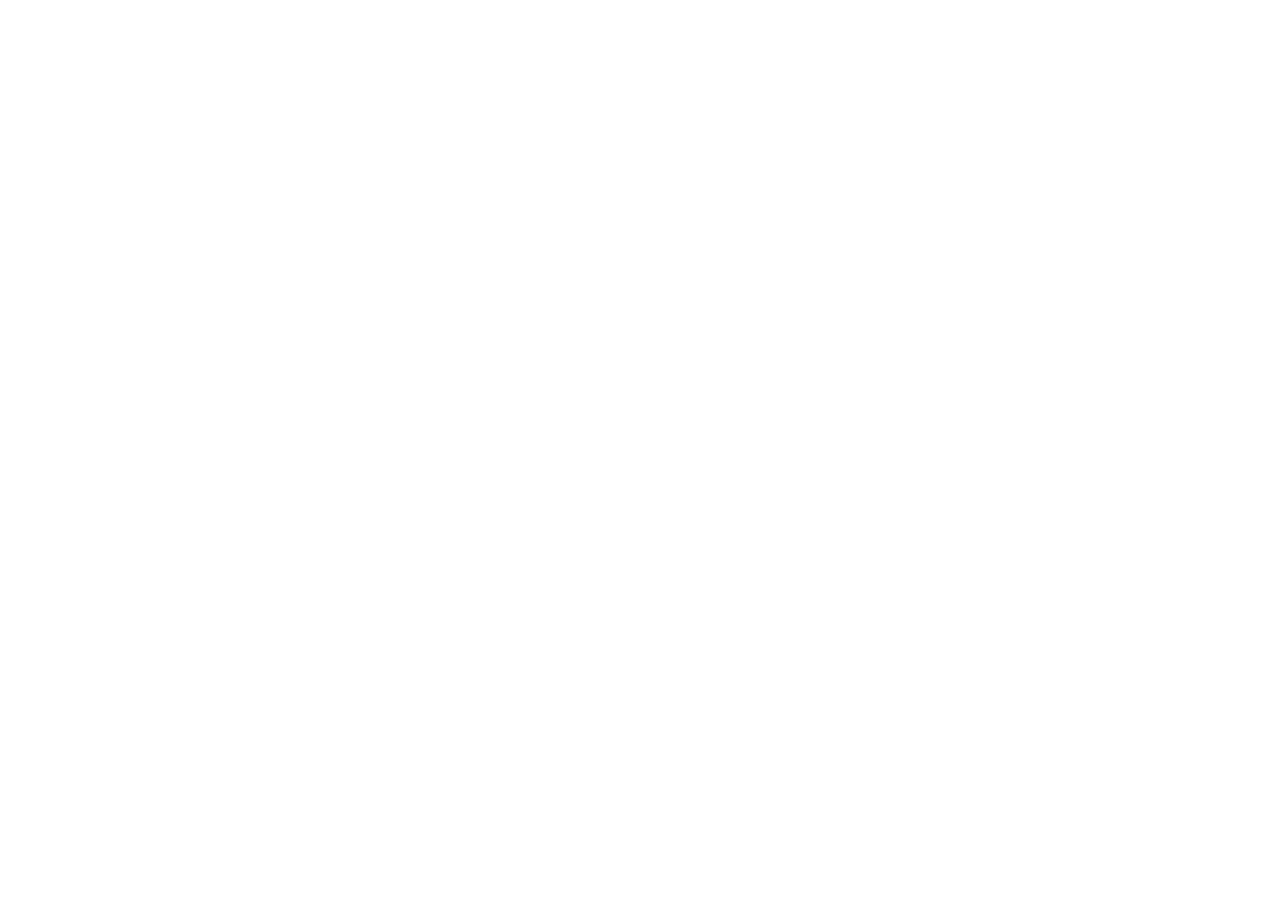
==== index.html @ aa956468 "Rename index.php to index.html" ====
<!DOCTYPE html>
<html lang="en">
<head>
    <meta charset="UTF-8">
    <meta name="viewport" content="width=device-width, initial-scale=1.0">
    <title>It's My First Php Code</title>
</head>
<body>
    <div class="container">

    <?php
echo "shafaq";


    ?>

    </div>
    
</body>
</html>
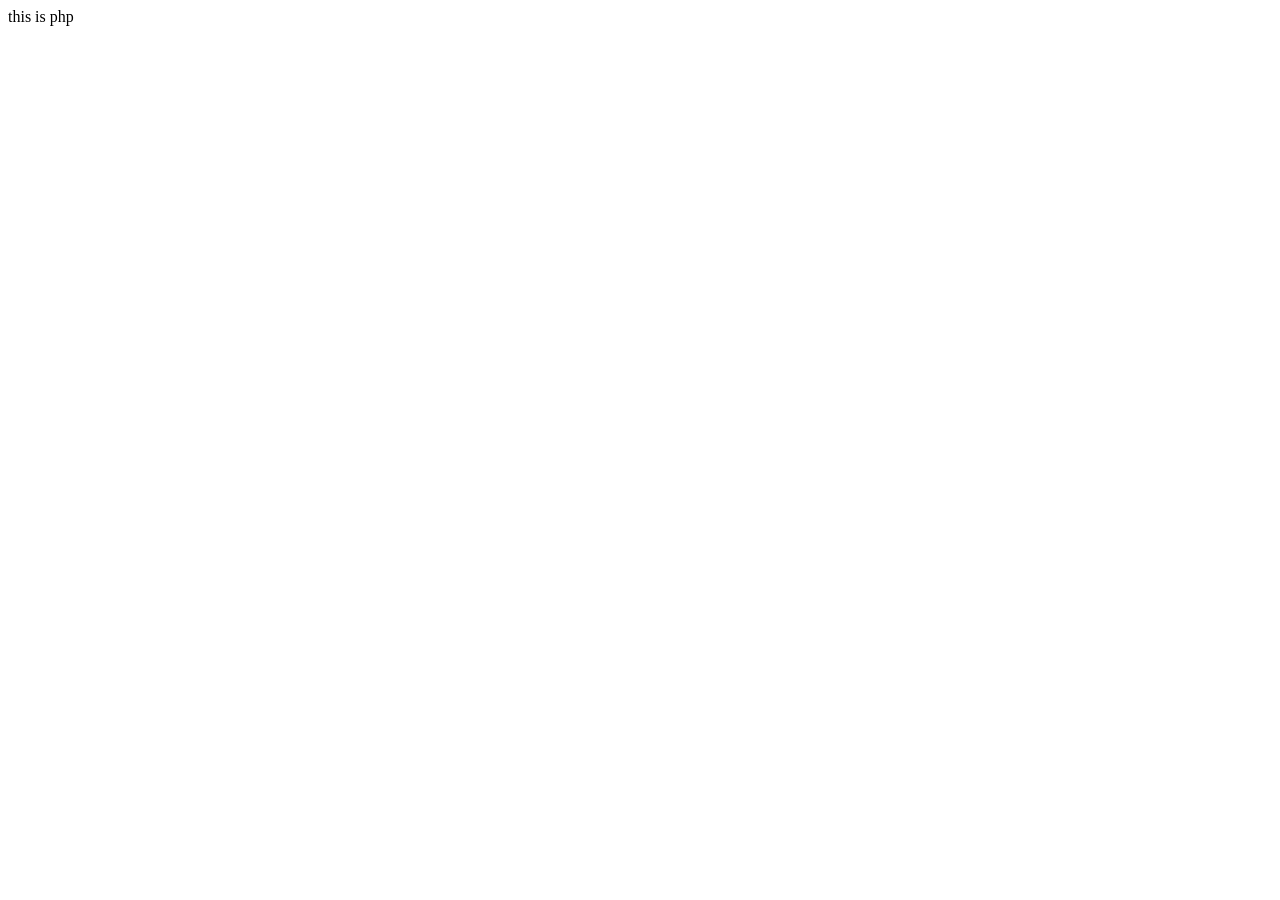
==== commit 109b1a89: "Update index.html" ====
--- a/index.html
+++ b/index.html
@@ -7,7 +7,7 @@
 </head>
 <body>
     <div class="container">
-
+    this is php
     <?php
 echo "shafaq";
 
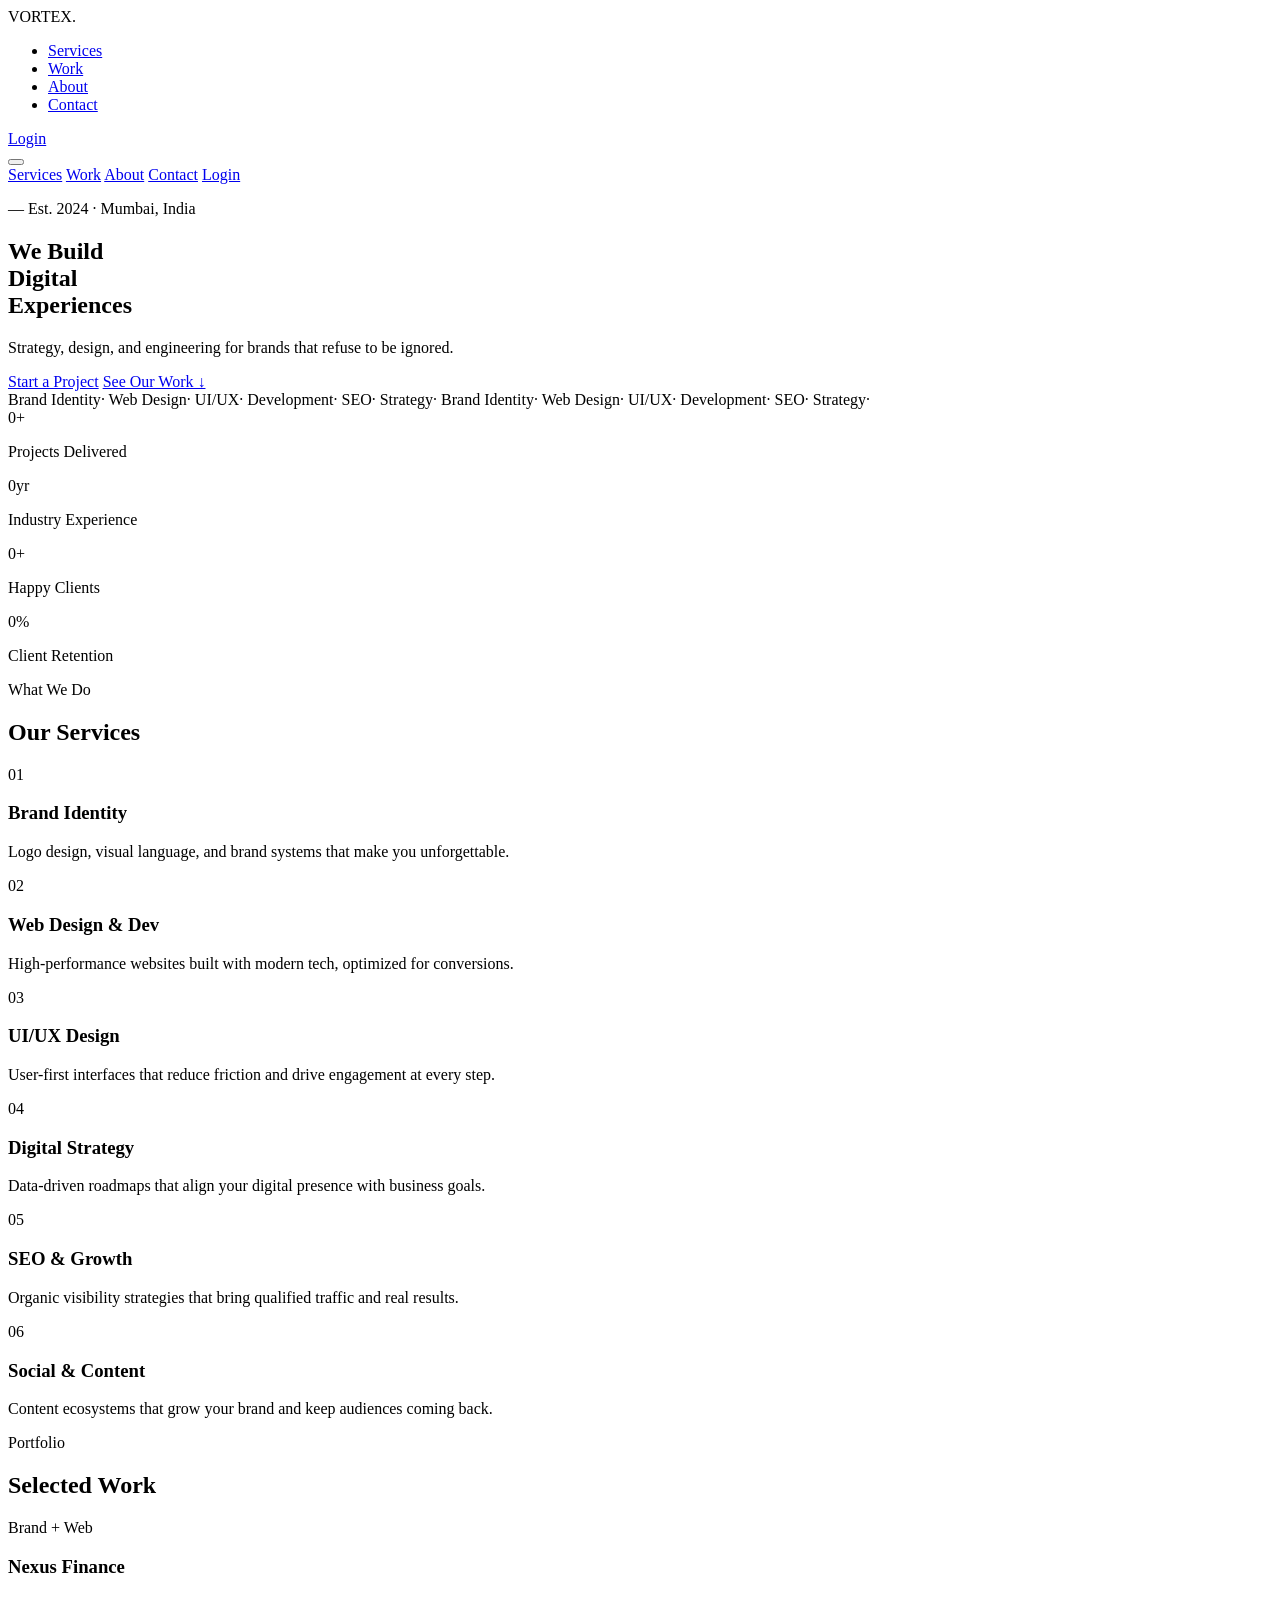
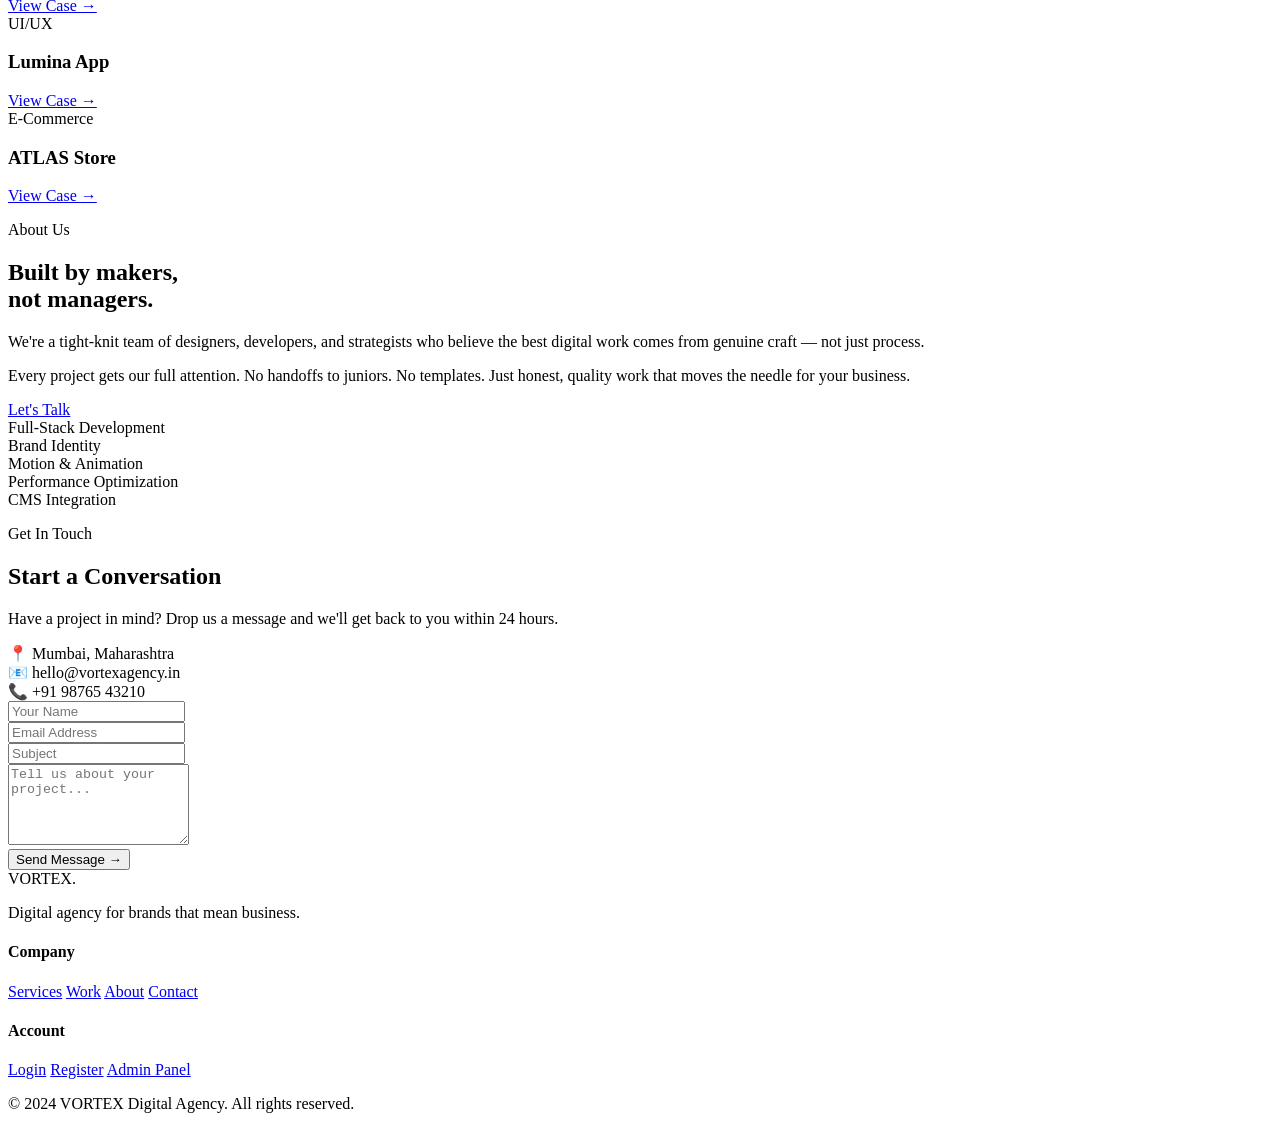
==== commit 802bd2c0: "Revamp index.html for VORTEX digital agency Updated the HTML structure and content for the VORTEX di" ====
--- a/index.html
+++ b/index.html
@@ -1,20 +1,255 @@
 <!DOCTYPE html>
 <html lang="en">
 <head>
-    <meta charset="UTF-8">
-    <meta name="viewport" content="width=device-width, initial-scale=1.0">
-    <title>It's My First Php Code</title>
+  <meta charset="UTF-8" />
+  <meta name="viewport" content="width=device-width, initial-scale=1.0"/>
+  <title>VORTEX — Digital Agency</title>
+  <link rel="stylesheet" href="css/style.css"/>
+  <link rel="preconnect" href="https://fonts.googleapis.com"/>
+  <link href="https://fonts.googleapis.com/css2?family=Syne:wght@400;600;700;800&family=Inter:wght@300;400;500&display=swap" rel="stylesheet"/>
 </head>
 <body>
+
+  <!-- NAV -->
+  <nav class="nav" id="nav">
+    <div class="nav__logo">VORTEX<span>.</span></div>
+    <ul class="nav__links">
+      <li><a href="#services">Services</a></li>
+      <li><a href="#work">Work</a></li>
+      <li><a href="#about">About</a></li>
+      <li><a href="#contact">Contact</a></li>
+    </ul>
+    <div class="nav__actions">
+      <a href="login.html" class="btn btn--ghost">Login</a>
+    </div>
+    <button class="nav__burger" id="burger">
+      <span></span><span></span><span></span>
+    </button>
+  </nav>
+
+  <!-- MOBILE MENU -->
+  <div class="mobile-menu" id="mobileMenu">
+    <a href="#services">Services</a>
+    <a href="#work">Work</a>
+    <a href="#about">About</a>
+    <a href="#contact">Contact</a>
+    <a href="login.html" class="btn btn--outline">Login</a>
+  </div>
+
+  <!-- HERO -->
+  <section class="hero">
+    <div class="hero__bg">
+      <div class="hero__orb hero__orb--1"></div>
+      <div class="hero__orb hero__orb--2"></div>
+      <div class="hero__grid"></div>
+    </div>
+    <div class="hero__content">
+      <p class="hero__eyebrow">— Est. 2024 · Mumbai, India</p>
+      <h1 class="hero__title">
+        We Build<br/>
+        <span class="hero__title--accent">Digital</span><br/>
+        Experiences
+      </h1>
+      <p class="hero__sub">Strategy, design, and engineering for brands that refuse to be ignored.</p>
+      <div class="hero__cta">
+        <a href="#contact" class="btn btn--primary">Start a Project</a>
+        <a href="#work" class="btn btn--ghost">See Our Work ↓</a>
+      </div>
+    </div>
+    <div class="hero__ticker">
+      <div class="ticker__track">
+        <span>Brand Identity</span><span>·</span>
+        <span>Web Design</span><span>·</span>
+        <span>UI/UX</span><span>·</span>
+        <span>Development</span><span>·</span>
+        <span>SEO</span><span>·</span>
+        <span>Strategy</span><span>·</span>
+        <span>Brand Identity</span><span>·</span>
+        <span>Web Design</span><span>·</span>
+        <span>UI/UX</span><span>·</span>
+        <span>Development</span><span>·</span>
+        <span>SEO</span><span>·</span>
+        <span>Strategy</span><span>·</span>
+      </div>
+    </div>
+  </section>
+
+  <!-- STATS -->
+  <section class="stats">
+    <div class="stats__grid">
+      <div class="stats__item">
+        <span class="stats__num" data-target="120">0</span><span class="stats__plus">+</span>
+        <p>Projects Delivered</p>
+      </div>
+      <div class="stats__item">
+        <span class="stats__num" data-target="8">0</span><span class="stats__plus">yr</span>
+        <p>Industry Experience</p>
+      </div>
+      <div class="stats__item">
+        <span class="stats__num" data-target="40">0</span><span class="stats__plus">+</span>
+        <p>Happy Clients</p>
+      </div>
+      <div class="stats__item">
+        <span class="stats__num" data-target="99">0</span><span class="stats__plus">%</span>
+        <p>Client Retention</p>
+      </div>
+    </div>
+  </section>
+
+  <!-- SERVICES -->
+  <section class="services" id="services">
     <div class="container">
-    this is php
-    <?php
-echo "shafaq";
-
-
-    ?>
-
-    </div>
-    
+      <p class="section__label">What We Do</p>
+      <h2 class="section__title">Our Services</h2>
+      <div class="services__grid">
+        <div class="service-card">
+          <div class="service-card__icon">01</div>
+          <h3>Brand Identity</h3>
+          <p>Logo design, visual language, and brand systems that make you unforgettable.</p>
+        </div>
+        <div class="service-card">
+          <div class="service-card__icon">02</div>
+          <h3>Web Design & Dev</h3>
+          <p>High-performance websites built with modern tech, optimized for conversions.</p>
+        </div>
+        <div class="service-card">
+          <div class="service-card__icon">03</div>
+          <h3>UI/UX Design</h3>
+          <p>User-first interfaces that reduce friction and drive engagement at every step.</p>
+        </div>
+        <div class="service-card">
+          <div class="service-card__icon">04</div>
+          <h3>Digital Strategy</h3>
+          <p>Data-driven roadmaps that align your digital presence with business goals.</p>
+        </div>
+        <div class="service-card">
+          <div class="service-card__icon">05</div>
+          <h3>SEO & Growth</h3>
+          <p>Organic visibility strategies that bring qualified traffic and real results.</p>
+        </div>
+        <div class="service-card">
+          <div class="service-card__icon">06</div>
+          <h3>Social & Content</h3>
+          <p>Content ecosystems that grow your brand and keep audiences coming back.</p>
+        </div>
+      </div>
+    </div>
+  </section>
+
+  <!-- WORK -->
+  <section class="work" id="work">
+    <div class="container">
+      <p class="section__label">Portfolio</p>
+      <h2 class="section__title">Selected Work</h2>
+      <div class="work__grid">
+        <div class="work-card work-card--wide">
+          <div class="work-card__img" style="background: linear-gradient(135deg, #1a1a2e, #16213e, #0f3460);"></div>
+          <div class="work-card__info">
+            <span class="work-card__cat">Brand + Web</span>
+            <h3>Nexus Finance</h3>
+            <a href="#" class="work-card__link">View Case →</a>
+          </div>
+        </div>
+        <div class="work-card">
+          <div class="work-card__img" style="background: linear-gradient(135deg, #0d0d0d, #1a0a2e, #2d1b69);"></div>
+          <div class="work-card__info">
+            <span class="work-card__cat">UI/UX</span>
+            <h3>Lumina App</h3>
+            <a href="#" class="work-card__link">View Case →</a>
+          </div>
+        </div>
+        <div class="work-card">
+          <div class="work-card__img" style="background: linear-gradient(135deg, #0a1628, #0d2137, #1a3a5c);"></div>
+          <div class="work-card__info">
+            <span class="work-card__cat">E-Commerce</span>
+            <h3>ATLAS Store</h3>
+            <a href="#" class="work-card__link">View Case →</a>
+          </div>
+        </div>
+      </div>
+    </div>
+  </section>
+
+  <!-- ABOUT -->
+  <section class="about" id="about">
+    <div class="container about__inner">
+      <div class="about__text">
+        <p class="section__label">About Us</p>
+        <h2 class="section__title">Built by makers,<br/>not managers.</h2>
+        <p>We're a tight-knit team of designers, developers, and strategists who believe the best digital work comes from genuine craft — not just process.</p>
+        <p>Every project gets our full attention. No handoffs to juniors. No templates. Just honest, quality work that moves the needle for your business.</p>
+        <a href="#contact" class="btn btn--primary" style="margin-top:2rem;">Let's Talk</a>
+      </div>
+      <div class="about__visual">
+        <div class="about__card">
+          <div class="about__card-line">Full-Stack Development</div>
+          <div class="about__card-line">Brand Identity</div>
+          <div class="about__card-line">Motion & Animation</div>
+          <div class="about__card-line">Performance Optimization</div>
+          <div class="about__card-line">CMS Integration</div>
+        </div>
+      </div>
+    </div>
+  </section>
+
+  <!-- CONTACT -->
+  <section class="contact" id="contact">
+    <div class="container">
+      <p class="section__label">Get In Touch</p>
+      <h2 class="section__title">Start a Conversation</h2>
+      <div class="contact__inner">
+        <div class="contact__info">
+          <p>Have a project in mind? Drop us a message and we'll get back to you within 24 hours.</p>
+          <div class="contact__detail"><span>📍</span> Mumbai, Maharashtra</div>
+          <div class="contact__detail"><span>📧</span> hello@vortexagency.in</div>
+          <div class="contact__detail"><span>📞</span> +91 98765 43210</div>
+        </div>
+        <form class="contact-form" id="contactForm">
+          <div class="form-group">
+            <input type="text" name="name" placeholder="Your Name" required/>
+          </div>
+          <div class="form-group">
+            <input type="email" name="email" placeholder="Email Address" required/>
+          </div>
+          <div class="form-group">
+            <input type="text" name="subject" placeholder="Subject"/>
+          </div>
+          <div class="form-group">
+            <textarea name="message" placeholder="Tell us about your project..." rows="5" required></textarea>
+          </div>
+          <button type="submit" class="btn btn--primary btn--full">Send Message →</button>
+          <div class="form-status" id="formStatus"></div>
+        </form>
+      </div>
+    </div>
+  </section>
+
+  <!-- FOOTER -->
+  <footer class="footer">
+    <div class="container footer__inner">
+      <div class="footer__brand">
+        <div class="nav__logo">VORTEX<span>.</span></div>
+        <p>Digital agency for brands that mean business.</p>
+      </div>
+      <div class="footer__links">
+        <h4>Company</h4>
+        <a href="#services">Services</a>
+        <a href="#work">Work</a>
+        <a href="#about">About</a>
+        <a href="#contact">Contact</a>
+      </div>
+      <div class="footer__links">
+        <h4>Account</h4>
+        <a href="login.html">Login</a>
+        <a href="register.html">Register</a>
+        <a href="admin/dashboard.php">Admin Panel</a>
+      </div>
+    </div>
+    <div class="footer__bottom">
+      <p>© 2024 VORTEX Digital Agency. All rights reserved.</p>
+    </div>
+  </footer>
+
+  <script src="js/main.js"></script>
 </body>
 </html>
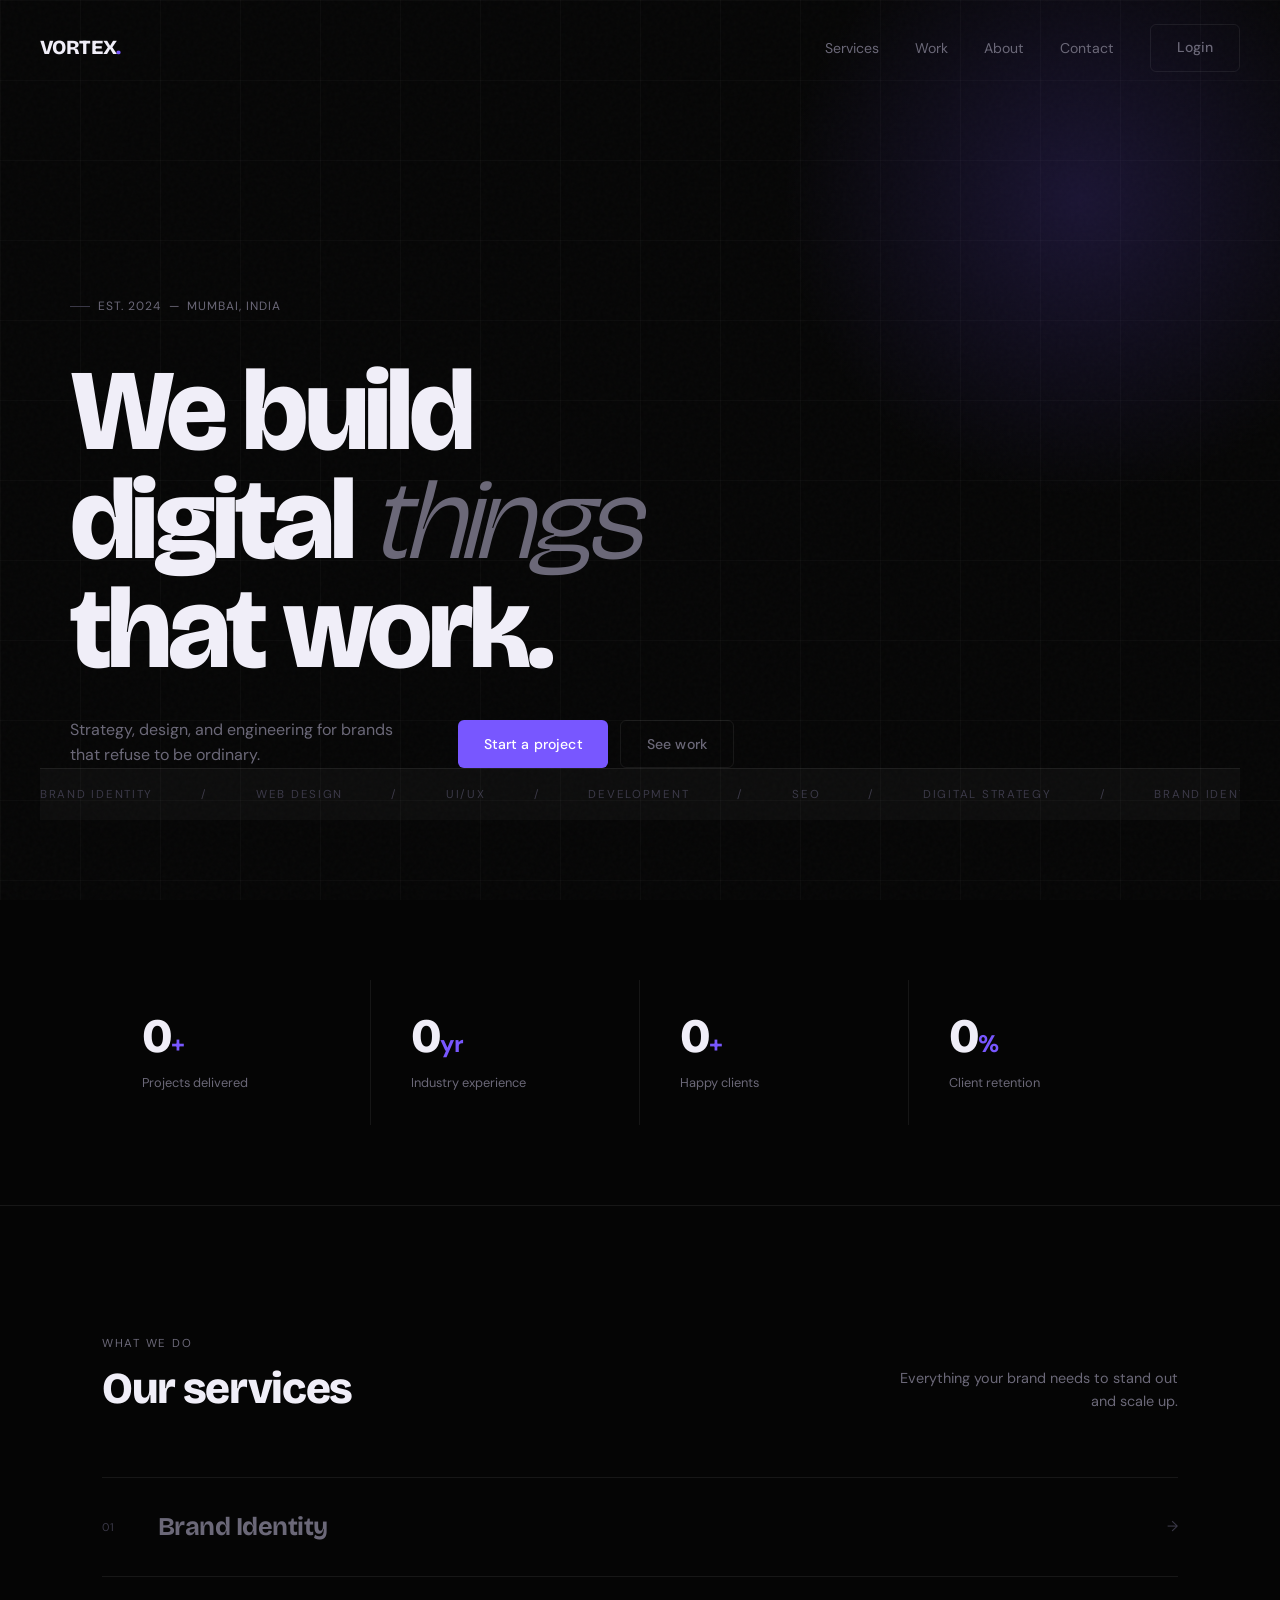
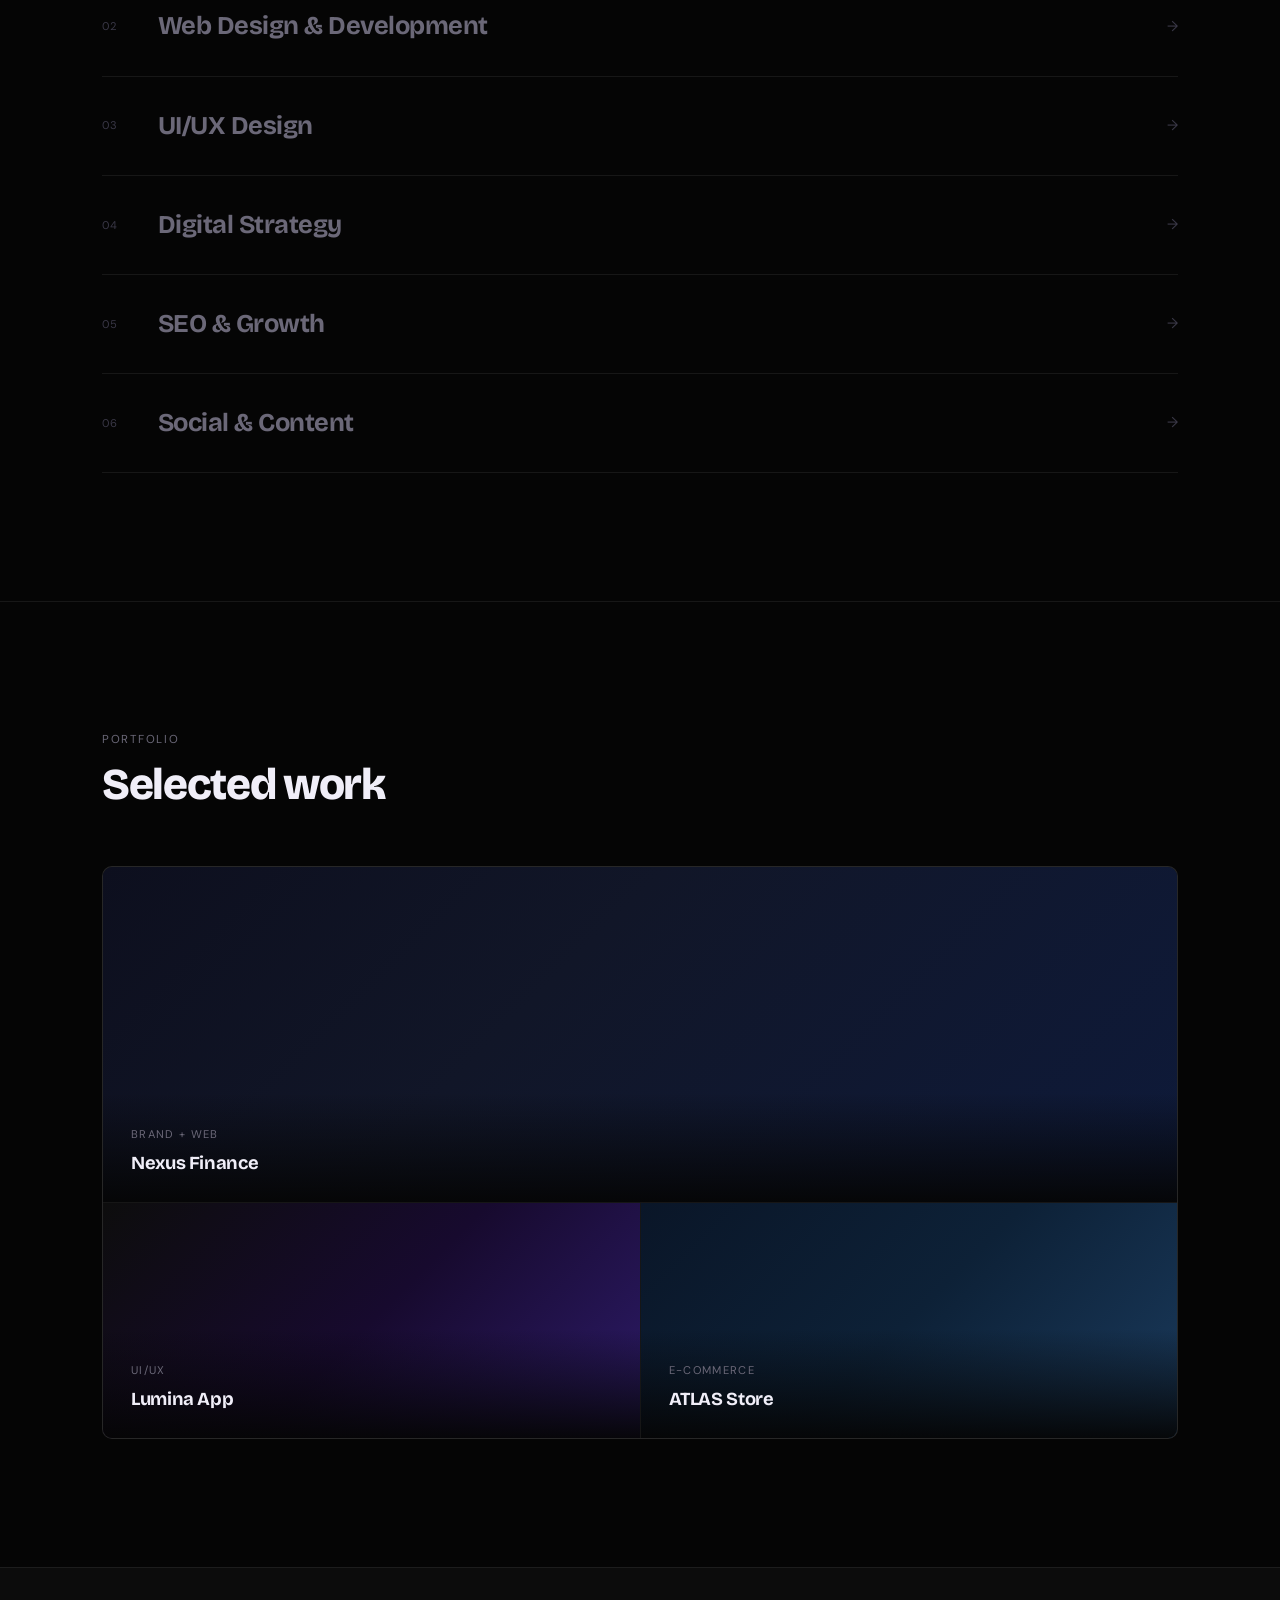
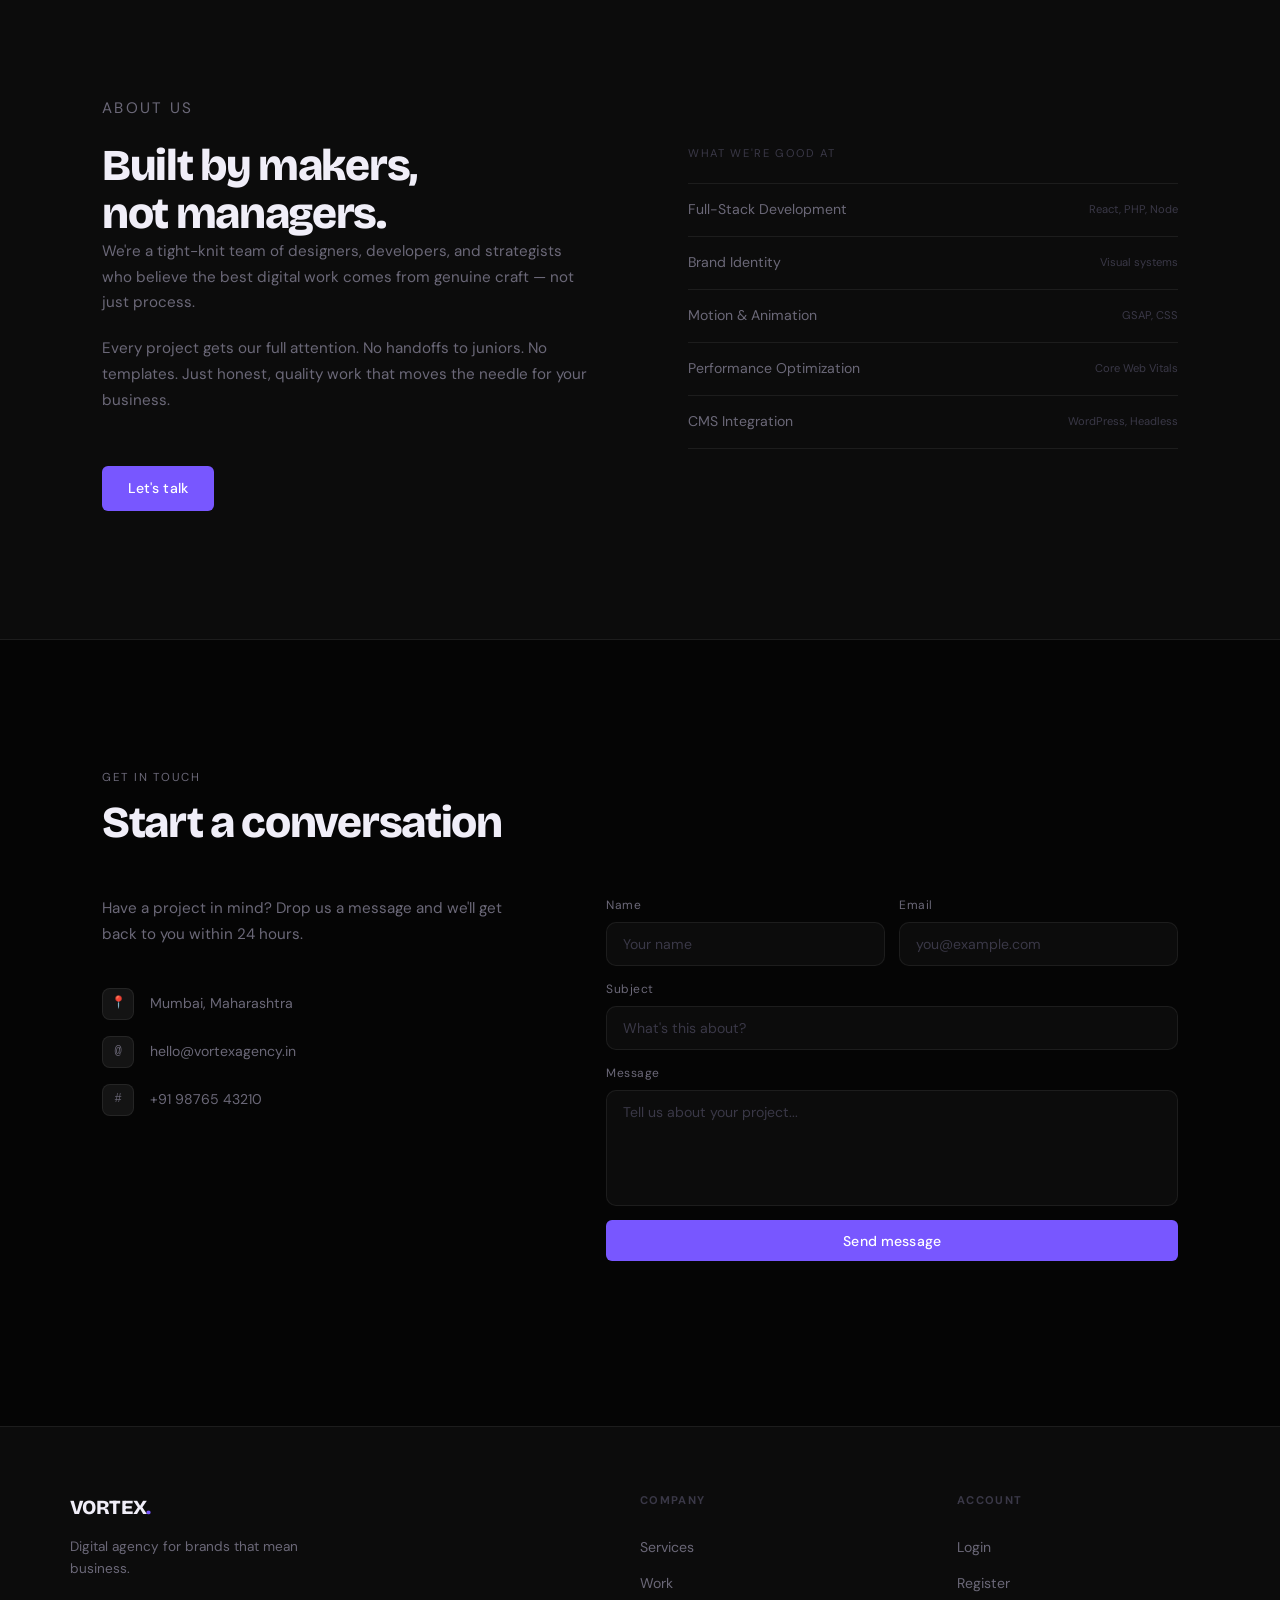
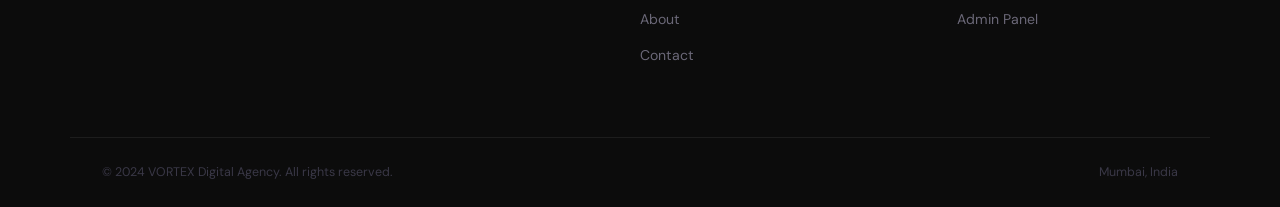
==== commit f788fb20: "new version" ====
--- a/index.html
+++ b/index.html
@@ -1,18 +1,16 @@
 <!DOCTYPE html>
 <html lang="en">
 <head>
-  <meta charset="UTF-8" />
+  <meta charset="UTF-8"/>
   <meta name="viewport" content="width=device-width, initial-scale=1.0"/>
   <title>VORTEX — Digital Agency</title>
   <link rel="stylesheet" href="css/style.css"/>
-  <link rel="preconnect" href="https://fonts.googleapis.com"/>
-  <link href="https://fonts.googleapis.com/css2?family=Syne:wght@400;600;700;800&family=Inter:wght@300;400;500&display=swap" rel="stylesheet"/>
 </head>
 <body>
 
   <!-- NAV -->
   <nav class="nav" id="nav">
-    <div class="nav__logo">VORTEX<span>.</span></div>
+    <a href="index.html" class="nav__logo">VORTEX<span>.</span></a>
     <ul class="nav__links">
       <li><a href="#services">Services</a></li>
       <li><a href="#work">Work</a></li>
@@ -22,7 +20,7 @@
     <div class="nav__actions">
       <a href="login.html" class="btn btn--ghost">Login</a>
     </div>
-    <button class="nav__burger" id="burger">
+    <button class="nav__burger" id="burger" aria-label="Menu">
       <span></span><span></span><span></span>
     </button>
   </nav>
@@ -33,65 +31,68 @@
     <a href="#work">Work</a>
     <a href="#about">About</a>
     <a href="#contact">Contact</a>
-    <a href="login.html" class="btn btn--outline">Login</a>
+    <a href="login.html">Login</a>
   </div>
 
   <!-- HERO -->
   <section class="hero">
-    <div class="hero__bg">
-      <div class="hero__orb hero__orb--1"></div>
-      <div class="hero__orb hero__orb--2"></div>
-      <div class="hero__grid"></div>
-    </div>
+    <div class="hero__noise"></div>
+    <div class="hero__line"></div>
+    <div class="hero__glow"></div>
     <div class="hero__content">
-      <p class="hero__eyebrow">— Est. 2024 · Mumbai, India</p>
+      <p class="hero__tag">Est. 2024 &nbsp;—&nbsp; Mumbai, India</p>
       <h1 class="hero__title">
-        We Build<br/>
-        <span class="hero__title--accent">Digital</span><br/>
-        Experiences
+        We build<br/>
+        digital <em>things</em><br/>
+        that work.
       </h1>
-      <p class="hero__sub">Strategy, design, and engineering for brands that refuse to be ignored.</p>
-      <div class="hero__cta">
-        <a href="#contact" class="btn btn--primary">Start a Project</a>
-        <a href="#work" class="btn btn--ghost">See Our Work ↓</a>
-      </div>
-    </div>
-    <div class="hero__ticker">
-      <div class="ticker__track">
-        <span>Brand Identity</span><span>·</span>
-        <span>Web Design</span><span>·</span>
-        <span>UI/UX</span><span>·</span>
-        <span>Development</span><span>·</span>
-        <span>SEO</span><span>·</span>
-        <span>Strategy</span><span>·</span>
-        <span>Brand Identity</span><span>·</span>
-        <span>Web Design</span><span>·</span>
-        <span>UI/UX</span><span>·</span>
-        <span>Development</span><span>·</span>
-        <span>SEO</span><span>·</span>
-        <span>Strategy</span><span>·</span>
+      <div class="hero__bottom">
+        <p class="hero__sub">Strategy, design, and engineering for brands that refuse to be ordinary.</p>
+        <div class="hero__cta">
+          <a href="#contact" class="btn btn--primary">Start a project</a>
+          <a href="#work" class="btn btn--ghost">See work</a>
+        </div>
+      </div>
+    </div>
+
+    <div class="marquee">
+      <div class="marquee__track">
+        <span>Brand Identity</span><span>/</span>
+        <span>Web Design</span><span>/</span>
+        <span>UI/UX</span><span>/</span>
+        <span>Development</span><span>/</span>
+        <span>SEO</span><span>/</span>
+        <span>Digital Strategy</span><span>/</span>
+        <span>Brand Identity</span><span>/</span>
+        <span>Web Design</span><span>/</span>
+        <span>UI/UX</span><span>/</span>
+        <span>Development</span><span>/</span>
+        <span>SEO</span><span>/</span>
+        <span>Digital Strategy</span><span>/</span>
       </div>
     </div>
   </section>
 
   <!-- STATS -->
   <section class="stats">
-    <div class="stats__grid">
-      <div class="stats__item">
-        <span class="stats__num" data-target="120">0</span><span class="stats__plus">+</span>
-        <p>Projects Delivered</p>
-      </div>
-      <div class="stats__item">
-        <span class="stats__num" data-target="8">0</span><span class="stats__plus">yr</span>
-        <p>Industry Experience</p>
-      </div>
-      <div class="stats__item">
-        <span class="stats__num" data-target="40">0</span><span class="stats__plus">+</span>
-        <p>Happy Clients</p>
-      </div>
-      <div class="stats__item">
-        <span class="stats__num" data-target="99">0</span><span class="stats__plus">%</span>
-        <p>Client Retention</p>
+    <div class="container">
+      <div class="stats__grid">
+        <div class="stats__item">
+          <div><span class="stats__num" data-target="120">0</span><span class="stats__suffix">+</span></div>
+          <p class="stats__label">Projects delivered</p>
+        </div>
+        <div class="stats__item">
+          <div><span class="stats__num" data-target="8">0</span><span class="stats__suffix">yr</span></div>
+          <p class="stats__label">Industry experience</p>
+        </div>
+        <div class="stats__item">
+          <div><span class="stats__num" data-target="40">0</span><span class="stats__suffix">+</span></div>
+          <p class="stats__label">Happy clients</p>
+        </div>
+        <div class="stats__item">
+          <div><span class="stats__num" data-target="99">0</span><span class="stats__suffix">%</span></div>
+          <p class="stats__label">Client retention</p>
+        </div>
       </div>
     </div>
   </section>
@@ -99,38 +100,50 @@
   <!-- SERVICES -->
   <section class="services" id="services">
     <div class="container">
-      <p class="section__label">What We Do</p>
-      <h2 class="section__title">Our Services</h2>
-      <div class="services__grid">
-        <div class="service-card">
-          <div class="service-card__icon">01</div>
-          <h3>Brand Identity</h3>
-          <p>Logo design, visual language, and brand systems that make you unforgettable.</p>
-        </div>
-        <div class="service-card">
-          <div class="service-card__icon">02</div>
-          <h3>Web Design & Dev</h3>
-          <p>High-performance websites built with modern tech, optimized for conversions.</p>
-        </div>
-        <div class="service-card">
-          <div class="service-card__icon">03</div>
-          <h3>UI/UX Design</h3>
-          <p>User-first interfaces that reduce friction and drive engagement at every step.</p>
-        </div>
-        <div class="service-card">
-          <div class="service-card__icon">04</div>
-          <h3>Digital Strategy</h3>
-          <p>Data-driven roadmaps that align your digital presence with business goals.</p>
-        </div>
-        <div class="service-card">
-          <div class="service-card__icon">05</div>
-          <h3>SEO & Growth</h3>
-          <p>Organic visibility strategies that bring qualified traffic and real results.</p>
-        </div>
-        <div class="service-card">
-          <div class="service-card__icon">06</div>
-          <h3>Social & Content</h3>
-          <p>Content ecosystems that grow your brand and keep audiences coming back.</p>
+      <div class="services__header">
+        <div>
+          <p class="section__eyebrow">What we do</p>
+          <h2 class="section__title">Our services</h2>
+        </div>
+        <p class="section__sub">Everything your brand needs to stand out and scale up.</p>
+      </div>
+
+      <div class="services__list">
+        <div class="service-row">
+          <span class="service-row__num">01</span>
+          <span class="service-row__name">Brand Identity</span>
+          <span class="service-row__desc">Logo, visual language, and brand systems that make you unforgettable.</span>
+          <span class="service-row__arrow">→</span>
+        </div>
+        <div class="service-row">
+          <span class="service-row__num">02</span>
+          <span class="service-row__name">Web Design & Development</span>
+          <span class="service-row__desc">High-performance websites built with modern tech, optimized for conversions.</span>
+          <span class="service-row__arrow">→</span>
+        </div>
+        <div class="service-row">
+          <span class="service-row__num">03</span>
+          <span class="service-row__name">UI/UX Design</span>
+          <span class="service-row__desc">User-first interfaces that reduce friction and drive engagement at every step.</span>
+          <span class="service-row__arrow">→</span>
+        </div>
+        <div class="service-row">
+          <span class="service-row__num">04</span>
+          <span class="service-row__name">Digital Strategy</span>
+          <span class="service-row__desc">Data-driven roadmaps that align your digital presence with business goals.</span>
+          <span class="service-row__arrow">→</span>
+        </div>
+        <div class="service-row">
+          <span class="service-row__num">05</span>
+          <span class="service-row__name">SEO & Growth</span>
+          <span class="service-row__desc">Organic visibility strategies that bring qualified traffic and real results.</span>
+          <span class="service-row__arrow">→</span>
+        </div>
+        <div class="service-row">
+          <span class="service-row__num">06</span>
+          <span class="service-row__name">Social & Content</span>
+          <span class="service-row__desc">Content ecosystems that grow your brand and keep audiences coming back.</span>
+          <span class="service-row__arrow">→</span>
         </div>
       </div>
     </div>
@@ -139,32 +152,32 @@
   <!-- WORK -->
   <section class="work" id="work">
     <div class="container">
-      <p class="section__label">Portfolio</p>
-      <h2 class="section__title">Selected Work</h2>
+      <p class="section__eyebrow">Portfolio</p>
+      <h2 class="section__title">Selected work</h2>
       <div class="work__grid">
         <div class="work-card work-card--wide">
-          <div class="work-card__img" style="background: linear-gradient(135deg, #1a1a2e, #16213e, #0f3460);"></div>
-          <div class="work-card__info">
+          <div class="work-card__thumb" style="background: linear-gradient(135deg, #0d0f1e 0%, #111628 40%, #0e1a3a 100%); min-height: 220px;"></div>
+          <div class="work-card__meta">
             <span class="work-card__cat">Brand + Web</span>
-            <h3>Nexus Finance</h3>
-            <a href="#" class="work-card__link">View Case →</a>
-          </div>
+            <div class="work-card__name">Nexus Finance</div>
+          </div>
+          <div class="work-card__arrow">↗</div>
         </div>
         <div class="work-card">
-          <div class="work-card__img" style="background: linear-gradient(135deg, #0d0d0d, #1a0a2e, #2d1b69);"></div>
-          <div class="work-card__info">
+          <div class="work-card__thumb" style="background: linear-gradient(135deg, #0d0d0d 0%, #170a2e 50%, #2d1b69 100%); min-height: 200px;"></div>
+          <div class="work-card__meta">
             <span class="work-card__cat">UI/UX</span>
-            <h3>Lumina App</h3>
-            <a href="#" class="work-card__link">View Case →</a>
-          </div>
+            <div class="work-card__name">Lumina App</div>
+          </div>
+          <div class="work-card__arrow">↗</div>
         </div>
         <div class="work-card">
-          <div class="work-card__img" style="background: linear-gradient(135deg, #0a1628, #0d2137, #1a3a5c);"></div>
-          <div class="work-card__info">
+          <div class="work-card__thumb" style="background: linear-gradient(135deg, #0a1628 0%, #0d2137 50%, #1a3a5c 100%); min-height: 200px;"></div>
+          <div class="work-card__meta">
             <span class="work-card__cat">E-Commerce</span>
-            <h3>ATLAS Store</h3>
-            <a href="#" class="work-card__link">View Case →</a>
-          </div>
+            <div class="work-card__name">ATLAS Store</div>
+          </div>
+          <div class="work-card__arrow">↗</div>
         </div>
       </div>
     </div>
@@ -174,19 +187,22 @@
   <section class="about" id="about">
     <div class="container about__inner">
       <div class="about__text">
-        <p class="section__label">About Us</p>
+        <p class="section__eyebrow">About us</p>
         <h2 class="section__title">Built by makers,<br/>not managers.</h2>
         <p>We're a tight-knit team of designers, developers, and strategists who believe the best digital work comes from genuine craft — not just process.</p>
         <p>Every project gets our full attention. No handoffs to juniors. No templates. Just honest, quality work that moves the needle for your business.</p>
-        <a href="#contact" class="btn btn--primary" style="margin-top:2rem;">Let's Talk</a>
-      </div>
-      <div class="about__visual">
-        <div class="about__card">
-          <div class="about__card-line">Full-Stack Development</div>
-          <div class="about__card-line">Brand Identity</div>
-          <div class="about__card-line">Motion & Animation</div>
-          <div class="about__card-line">Performance Optimization</div>
-          <div class="about__card-line">CMS Integration</div>
+        <a href="#contact" class="btn btn--primary" style="margin-top:2rem;">Let's talk</a>
+      </div>
+      <div>
+        <div class="about__expertise">
+          <p class="about__expertise-title">What we're good at</p>
+          <div class="expertise-list">
+            <div class="expertise-item">Full-Stack Development <span>React, PHP, Node</span></div>
+            <div class="expertise-item">Brand Identity <span>Visual systems</span></div>
+            <div class="expertise-item">Motion & Animation <span>GSAP, CSS</span></div>
+            <div class="expertise-item">Performance Optimization <span>Core Web Vitals</span></div>
+            <div class="expertise-item">CMS Integration <span>WordPress, Headless</span></div>
+          </div>
         </div>
       </div>
     </div>
@@ -195,29 +211,44 @@
   <!-- CONTACT -->
   <section class="contact" id="contact">
     <div class="container">
-      <p class="section__label">Get In Touch</p>
-      <h2 class="section__title">Start a Conversation</h2>
-      <div class="contact__inner">
+      <p class="section__eyebrow">Get in touch</p>
+      <h2 class="section__title">Start a conversation</h2>
+      <div class="contact__inner" style="margin-top: 3rem;">
         <div class="contact__info">
           <p>Have a project in mind? Drop us a message and we'll get back to you within 24 hours.</p>
-          <div class="contact__detail"><span>📍</span> Mumbai, Maharashtra</div>
-          <div class="contact__detail"><span>📧</span> hello@vortexagency.in</div>
-          <div class="contact__detail"><span>📞</span> +91 98765 43210</div>
+          <div class="contact__detail">
+            <div class="contact__detail-icon">📍</div>
+            Mumbai, Maharashtra
+          </div>
+          <div class="contact__detail">
+            <div class="contact__detail-icon">@</div>
+            hello@vortexagency.in
+          </div>
+          <div class="contact__detail">
+            <div class="contact__detail-icon">#</div>
+            +91 98765 43210
+          </div>
         </div>
         <form class="contact-form" id="contactForm">
+          <div class="form-row">
+            <div class="form-group">
+              <label>Name</label>
+              <input type="text" name="name" placeholder="Your name" required/>
+            </div>
+            <div class="form-group">
+              <label>Email</label>
+              <input type="email" name="email" placeholder="you@example.com" required/>
+            </div>
+          </div>
           <div class="form-group">
-            <input type="text" name="name" placeholder="Your Name" required/>
+            <label>Subject</label>
+            <input type="text" name="subject" placeholder="What's this about?"/>
           </div>
           <div class="form-group">
-            <input type="email" name="email" placeholder="Email Address" required/>
-          </div>
-          <div class="form-group">
-            <input type="text" name="subject" placeholder="Subject"/>
-          </div>
-          <div class="form-group">
+            <label>Message</label>
             <textarea name="message" placeholder="Tell us about your project..." rows="5" required></textarea>
           </div>
-          <button type="submit" class="btn btn--primary btn--full">Send Message →</button>
+          <button type="submit" class="btn btn--primary btn--full">Send message</button>
           <div class="form-status" id="formStatus"></div>
         </form>
       </div>
@@ -228,25 +259,26 @@
   <footer class="footer">
     <div class="container footer__inner">
       <div class="footer__brand">
-        <div class="nav__logo">VORTEX<span>.</span></div>
+        <a href="index.html" class="nav__logo">VORTEX<span>.</span></a>
         <p>Digital agency for brands that mean business.</p>
       </div>
-      <div class="footer__links">
+      <div class="footer__col">
         <h4>Company</h4>
         <a href="#services">Services</a>
         <a href="#work">Work</a>
         <a href="#about">About</a>
         <a href="#contact">Contact</a>
       </div>
-      <div class="footer__links">
+      <div class="footer__col">
         <h4>Account</h4>
         <a href="login.html">Login</a>
         <a href="register.html">Register</a>
         <a href="admin/dashboard.php">Admin Panel</a>
       </div>
     </div>
-    <div class="footer__bottom">
+    <div class="footer__bottom container">
       <p>© 2024 VORTEX Digital Agency. All rights reserved.</p>
+      <p>Mumbai, India</p>
     </div>
   </footer>
 
--- a/css/style.css
+++ b/css/style.css
@@ -0,0 +1,554 @@
+@import url('https://fonts.googleapis.com/css2?family=Bricolage+Grotesque:opsz,wght@12..96,300;12..96,400;12..96,500;12..96,700;12..96,800&family=DM+Sans:ital,opsz,wght@0,9..40,300;0,9..40,400;0,9..40,500;1,9..40,300&display=swap');
+
+/* ===== TOKENS ===== */
+:root {
+  --bg:        #050505;
+  --bg2:       #0c0c0c;
+  --bg3:       #141414;
+  --border:    rgba(255,255,255,0.07);
+  --border-hi: rgba(255,255,255,0.14);
+  --accent:    #7857FF;
+  --accent-lo: rgba(120,87,255,0.12);
+  --white:     #F0EEF8;
+  --muted:     #6B6878;
+  --dim:       #3A3847;
+  --r:         10px;
+  --ease:      cubic-bezier(0.4, 0, 0.2, 1);
+}
+
+*, *::before, *::after { box-sizing: border-box; margin: 0; padding: 0; }
+html { scroll-behavior: smooth; }
+
+body {
+  background: var(--bg);
+  color: var(--white);
+  font-family: 'DM Sans', sans-serif;
+  font-size: 16px;
+  line-height: 1.65;
+  overflow-x: hidden;
+  -webkit-font-smoothing: antialiased;
+}
+
+/* ===== UTILS ===== */
+.container { max-width: 1140px; margin: 0 auto; padding: 0 2rem; }
+
+.btn {
+  display: inline-flex; align-items: center; gap: 0.5rem;
+  padding: 0.7rem 1.6rem;
+  border-radius: 6px;
+  font-family: 'DM Sans', sans-serif;
+  font-size: 0.88rem; font-weight: 500;
+  cursor: pointer; text-decoration: none;
+  transition: all 0.25s var(--ease); border: none;
+  letter-spacing: 0.01em;
+}
+.btn--primary {
+  background: var(--accent); color: #fff;
+}
+.btn--primary:hover { background: #8f6fff; }
+.btn--ghost {
+  background: transparent; color: var(--muted);
+  border: 1px solid var(--border);
+}
+.btn--ghost:hover { border-color: var(--border-hi); color: var(--white); }
+.btn--outline {
+  background: transparent;
+  border: 1px solid var(--border); color: var(--white);
+}
+.btn--full { width: 100%; justify-content: center; }
+
+/* ===== NAV ===== */
+.nav {
+  position: fixed; top: 0; left: 0; right: 0; z-index: 100;
+  display: flex; align-items: center;
+  padding: 1.5rem 2.5rem;
+  transition: all 0.3s var(--ease);
+}
+.nav.scrolled {
+  background: rgba(5,5,5,0.92);
+  backdrop-filter: blur(24px);
+  -webkit-backdrop-filter: blur(24px);
+  border-bottom: 1px solid var(--border);
+  padding: 1rem 2.5rem;
+}
+.nav__logo {
+  font-family: 'Bricolage Grotesque', sans-serif;
+  font-size: 1.25rem; font-weight: 800;
+  letter-spacing: -0.03em; margin-right: auto;
+  text-decoration: none; color: var(--white);
+}
+.nav__logo span { color: var(--accent); }
+.nav__links {
+  display: flex; gap: 2.25rem; list-style: none;
+}
+.nav__links a {
+  color: var(--muted); text-decoration: none; font-size: 0.88rem;
+  transition: color 0.2s;
+}
+.nav__links a:hover { color: var(--white); }
+.nav__actions { display: flex; gap: 0.75rem; margin-left: 2.25rem; }
+.nav__burger {
+  display: none; flex-direction: column; gap: 5px;
+  background: none; border: none; cursor: pointer; padding: 4px;
+}
+.nav__burger span {
+  display: block; width: 22px; height: 1.5px;
+  background: var(--white); border-radius: 2px;
+  transition: all 0.25s var(--ease);
+}
+
+/* MOBILE MENU */
+.mobile-menu {
+  display: none; flex-direction: column; gap: 0;
+  position: fixed; top: 64px; left: 0; right: 0;
+  background: var(--bg2); z-index: 99;
+  border-bottom: 1px solid var(--border);
+}
+.mobile-menu.open { display: flex; }
+.mobile-menu a {
+  color: var(--muted); text-decoration: none;
+  font-size: 0.95rem; padding: 1rem 2.5rem;
+  border-bottom: 1px solid var(--border);
+  transition: color 0.2s;
+}
+.mobile-menu a:hover { color: var(--white); }
+
+/* ===== HERO ===== */
+.hero {
+  min-height: 100svh;
+  display: flex; flex-direction: column; justify-content: flex-end;
+  padding: 0 2.5rem 5rem;
+  position: relative; overflow: hidden;
+}
+
+.hero__noise {
+  position: absolute; inset: 0; pointer-events: none; z-index: 0;
+  background-image: url("data:image/svg+xml,%3Csvg viewBox='0 0 256 256' xmlns='http://www.w3.org/2000/svg'%3E%3Cfilter id='noise'%3E%3CfeTurbulence type='fractalNoise' baseFrequency='0.9' numOctaves='4' stitchTiles='stitch'/%3E%3C/filter%3E%3Crect width='100%25' height='100%25' filter='url(%23noise)' opacity='1'/%3E%3C/svg%3E");
+  opacity: 0.025;
+}
+
+.hero__line {
+  position: absolute; top: 0; left: 0; right: 0; bottom: 0;
+  background-image:
+    linear-gradient(rgba(255,255,255,0.025) 1px, transparent 1px),
+    linear-gradient(90deg, rgba(255,255,255,0.025) 1px, transparent 1px);
+  background-size: 80px 80px;
+  pointer-events: none;
+}
+
+.hero__glow {
+  position: absolute; width: 600px; height: 600px;
+  background: radial-gradient(circle, rgba(120,87,255,0.18) 0%, transparent 70%);
+  top: -100px; right: -100px; pointer-events: none;
+}
+
+.hero__content {
+  max-width: 1140px; width: 100%; margin: 0 auto;
+  position: relative; z-index: 1;
+}
+
+.hero__tag {
+  display: inline-flex; align-items: center; gap: 0.5rem;
+  font-size: 0.75rem; color: var(--muted); letter-spacing: 0.08em;
+  text-transform: uppercase; margin-bottom: 2.5rem;
+}
+.hero__tag::before {
+  content: '';
+  display: inline-block; width: 20px; height: 1px; background: var(--dim);
+}
+
+.hero__title {
+  font-family: 'Bricolage Grotesque', sans-serif;
+  font-size: clamp(4rem, 9vw, 8.5rem);
+  font-weight: 800;
+  line-height: 0.95;
+  letter-spacing: -0.04em;
+  margin-bottom: 2rem;
+}
+.hero__title em {
+  font-style: italic; font-weight: 300;
+  color: var(--muted);
+}
+
+.hero__bottom {
+  display: flex; align-items: flex-end; gap: 3rem; flex-wrap: wrap;
+}
+.hero__sub {
+  font-size: 1rem; color: var(--muted); max-width: 340px; line-height: 1.6;
+}
+.hero__cta { display: flex; gap: 0.75rem; flex-wrap: wrap; }
+
+/* MARQUEE */
+.marquee {
+  border-top: 1px solid var(--border);
+  padding: 1rem 0; overflow: hidden;
+  background: var(--bg2);
+}
+.marquee__track {
+  display: flex; gap: 3rem; white-space: nowrap;
+  animation: marquee 24s linear infinite;
+  font-size: 0.72rem; color: var(--dim); letter-spacing: 0.15em;
+  text-transform: uppercase;
+}
+@keyframes marquee { from { transform: translateX(0); } to { transform: translateX(-50%); } }
+
+/* ===== STATS ===== */
+.stats {
+  padding: 5rem 0;
+  border-bottom: 1px solid var(--border);
+}
+.stats__grid {
+  display: grid; grid-template-columns: repeat(4, 1fr);
+  gap: 0;
+}
+.stats__item {
+  padding: 2rem 2.5rem;
+  border-right: 1px solid var(--border);
+}
+.stats__item:last-child { border-right: none; }
+.stats__num {
+  font-family: 'Bricolage Grotesque', sans-serif;
+  font-size: 3rem; font-weight: 800;
+  line-height: 1; letter-spacing: -0.04em;
+  color: var(--white);
+}
+.stats__suffix { font-size: 1.5rem; color: var(--accent); font-weight: 700; }
+.stats__label { font-size: 0.8rem; color: var(--muted); margin-top: 0.5rem; }
+
+/* ===== SERVICES ===== */
+.services { padding: 8rem 0; }
+.services__header {
+  display: flex; align-items: flex-end; justify-content: space-between;
+  margin-bottom: 4rem; gap: 2rem; flex-wrap: wrap;
+}
+.section__eyebrow {
+  font-size: 0.72rem; letter-spacing: 0.15em; text-transform: uppercase;
+  color: var(--muted); margin-bottom: 0.75rem;
+}
+.section__title {
+  font-family: 'Bricolage Grotesque', sans-serif;
+  font-size: clamp(2rem, 4vw, 2.75rem);
+  font-weight: 800; line-height: 1.1; letter-spacing: -0.03em;
+}
+.section__sub {
+  font-size: 0.9rem; color: var(--muted); max-width: 280px;
+  text-align: right; line-height: 1.6;
+}
+
+.services__list { border-top: 1px solid var(--border); }
+.service-row {
+  display: flex; align-items: center; gap: 2rem;
+  padding: 1.75rem 0;
+  border-bottom: 1px solid var(--border);
+  transition: all 0.25s var(--ease);
+  cursor: default;
+}
+.service-row:hover { padding-left: 1rem; }
+.service-row:hover .service-row__name { color: var(--white); }
+.service-row__num {
+  font-size: 0.7rem; color: var(--dim); letter-spacing: 0.1em;
+  width: 24px; flex-shrink: 0; font-family: 'DM Sans', sans-serif;
+}
+.service-row__name {
+  font-family: 'Bricolage Grotesque', sans-serif;
+  font-size: clamp(1.1rem, 2.5vw, 1.6rem);
+  font-weight: 700; letter-spacing: -0.02em;
+  color: var(--muted); transition: color 0.25s;
+  flex: 1;
+}
+.service-row__desc {
+  font-size: 0.85rem; color: var(--muted); max-width: 320px; text-align: right;
+  line-height: 1.5; display: none;
+}
+.service-row:hover .service-row__desc { display: block; }
+.service-row__arrow {
+  font-size: 0.9rem; color: var(--dim); transition: all 0.25s;
+  flex-shrink: 0;
+}
+.service-row:hover .service-row__arrow { color: var(--accent); transform: translateX(4px); }
+
+/* ===== WORK ===== */
+.work { padding: 8rem 0; border-top: 1px solid var(--border); }
+.work__grid {
+  display: grid;
+  grid-template-columns: repeat(2, 1fr);
+  grid-template-rows: auto auto;
+  gap: 1px;
+  background: var(--border);
+  border: 1px solid var(--border);
+  border-radius: var(--r);
+  overflow: hidden;
+  margin-top: 3.5rem;
+}
+.work-card {
+  position: relative; cursor: pointer;
+  overflow: hidden; background: var(--bg2);
+}
+.work-card--wide { grid-column: 1 / -1; }
+.work-card__thumb {
+  width: 100%; aspect-ratio: 16/7;
+  display: block; transition: transform 0.6s var(--ease);
+}
+.work-card--wide .work-card__thumb { aspect-ratio: 16/5; }
+.work-card:hover .work-card__thumb { transform: scale(1.04); }
+
+.work-card__meta {
+  position: absolute; bottom: 0; left: 0; right: 0;
+  padding: 2rem 1.75rem 1.5rem;
+  background: linear-gradient(transparent, rgba(5,5,5,0.95));
+}
+.work-card__cat {
+  font-size: 0.7rem; color: var(--muted); text-transform: uppercase;
+  letter-spacing: 0.12em; display: block; margin-bottom: 0.3rem;
+}
+.work-card__name {
+  font-family: 'Bricolage Grotesque', sans-serif;
+  font-size: 1.15rem; font-weight: 700; letter-spacing: -0.02em;
+}
+.work-card__arrow {
+  position: absolute; top: 1.25rem; right: 1.25rem;
+  width: 32px; height: 32px; border-radius: 50%;
+  background: rgba(255,255,255,0.06);
+  display: flex; align-items: center; justify-content: center;
+  font-size: 0.8rem; color: var(--muted);
+  opacity: 0; transform: scale(0.8);
+  transition: all 0.25s var(--ease);
+}
+.work-card:hover .work-card__arrow { opacity: 1; transform: scale(1); color: var(--white); }
+
+/* ===== ABOUT ===== */
+.about {
+  padding: 8rem 0;
+  background: var(--bg2);
+  border-top: 1px solid var(--border);
+  border-bottom: 1px solid var(--border);
+}
+.about__inner {
+  display: grid; grid-template-columns: 1fr 1fr; gap: 6rem; align-items: start;
+}
+.about__text p {
+  font-size: 0.95rem; color: var(--muted); margin-bottom: 1.25rem; line-height: 1.7;
+}
+.about__expertise { margin-top: 3rem; }
+.about__expertise-title {
+  font-size: 0.7rem; letter-spacing: 0.15em; text-transform: uppercase;
+  color: var(--dim); margin-bottom: 1.25rem;
+}
+.expertise-list { display: flex; flex-direction: column; gap: 0; }
+.expertise-item {
+  display: flex; align-items: center; justify-content: space-between;
+  padding: 0.9rem 0;
+  border-bottom: 1px solid var(--border);
+  font-size: 0.88rem; color: var(--muted);
+  transition: color 0.2s;
+}
+.expertise-item:first-child { border-top: 1px solid var(--border); }
+.expertise-item:hover { color: var(--white); }
+.expertise-item span { font-size: 0.7rem; color: var(--dim); }
+
+/* ===== CONTACT ===== */
+.contact { padding: 8rem 0; }
+.contact__inner {
+  display: grid; grid-template-columns: 1fr 1.4fr; gap: 6rem; align-items: start;
+}
+.contact__info p { font-size: 0.95rem; color: var(--muted); margin-bottom: 2.5rem; line-height: 1.7; }
+.contact__detail {
+  display: flex; align-items: center; gap: 1rem;
+  color: var(--muted); font-size: 0.88rem; margin-bottom: 1rem;
+}
+.contact__detail-icon {
+  width: 32px; height: 32px; border-radius: 8px;
+  background: var(--bg3); border: 1px solid var(--border);
+  display: flex; align-items: center; justify-content: center;
+  font-size: 0.75rem; color: var(--muted); flex-shrink: 0;
+  font-family: monospace;
+}
+
+.contact-form { display: flex; flex-direction: column; gap: 0.875rem; }
+.form-row { display: grid; grid-template-columns: 1fr 1fr; gap: 0.875rem; }
+.form-group { display: flex; flex-direction: column; }
+.form-group label { font-size: 0.75rem; color: var(--muted); margin-bottom: 0.4rem; letter-spacing: 0.04em; }
+.form-group input, .form-group textarea {
+  width: 100%; background: var(--bg2); border: 1px solid var(--border);
+  border-radius: var(--r); padding: 0.75rem 1rem;
+  color: var(--white); font-family: 'DM Sans', sans-serif; font-size: 0.88rem;
+  transition: border-color 0.2s; outline: none; resize: none;
+}
+.form-group input:focus, .form-group textarea:focus {
+  border-color: rgba(120,87,255,0.5);
+}
+.form-group input::placeholder, .form-group textarea::placeholder { color: var(--dim); }
+.form-status {
+  font-size: 0.85rem; min-height: 1.4em; margin-top: 0.25rem;
+}
+.form-status.success { color: #5eebb4; }
+.form-status.error { color: #f87171; }
+
+/* ===== FOOTER ===== */
+.footer {
+  border-top: 1px solid var(--border);
+  background: var(--bg2);
+}
+.footer__inner {
+  display: grid; grid-template-columns: 2fr 1fr 1fr;
+  gap: 4rem; padding: 4rem 0;
+}
+.footer__brand p { color: var(--muted); font-size: 0.85rem; margin-top: 0.75rem; max-width: 240px; line-height: 1.6; }
+.footer__col h4 {
+  font-size: 0.7rem; letter-spacing: 0.12em; text-transform: uppercase;
+  color: var(--dim); margin-bottom: 1.25rem;
+}
+.footer__col { display: flex; flex-direction: column; gap: 0; }
+.footer__col a {
+  color: var(--muted); text-decoration: none; font-size: 0.88rem;
+  padding: 0.4rem 0; transition: color 0.2s;
+}
+.footer__col a:hover { color: var(--white); }
+.footer__bottom {
+  border-top: 1px solid var(--border);
+  padding: 1.5rem 2rem;
+  display: flex; justify-content: space-between; align-items: center;
+}
+.footer__bottom p { font-size: 0.78rem; color: var(--dim); }
+
+/* ===== AUTH ===== */
+.auth-page {
+  min-height: 100svh; display: flex; align-items: center;
+  justify-content: center; padding: 2rem;
+  background: var(--bg);
+}
+.auth-card {
+  background: var(--bg2); border: 1px solid var(--border);
+  border-radius: 14px; padding: 2.75rem; width: 100%; max-width: 420px;
+}
+.auth-card h2 {
+  font-family: 'Bricolage Grotesque', sans-serif;
+  font-size: 1.75rem; font-weight: 800;
+  letter-spacing: -0.03em; margin-bottom: 0.35rem;
+}
+.auth-card > p { color: var(--muted); font-size: 0.88rem; margin-bottom: 2rem; }
+.auth-card .form-group { margin-bottom: 0.875rem; }
+.auth-footer {
+  text-align: center; margin-top: 1.5rem; font-size: 0.82rem; color: var(--muted);
+}
+.auth-footer a { color: var(--accent); text-decoration: none; }
+
+/* ===== ADMIN ===== */
+.admin-layout { display: flex; min-height: 100svh; }
+.sidebar {
+  width: 240px; background: var(--bg2); border-right: 1px solid var(--border);
+  display: flex; flex-direction: column; padding: 1.75rem 1rem;
+  position: fixed; top: 0; left: 0; bottom: 0;
+}
+.sidebar__logo {
+  font-family: 'Bricolage Grotesque', sans-serif;
+  font-size: 1.2rem; font-weight: 800; letter-spacing: -0.03em;
+  padding: 0.25rem 0.5rem; margin-bottom: 2.5rem;
+  color: var(--white); text-decoration: none;
+}
+.sidebar__logo span { color: var(--accent); }
+.sidebar__nav { flex: 1; display: flex; flex-direction: column; gap: 2px; }
+.sidebar__link {
+  display: flex; align-items: center; gap: 0.65rem;
+  padding: 0.65rem 0.75rem; border-radius: 8px;
+  color: var(--muted); text-decoration: none; font-size: 0.85rem;
+  transition: all 0.2s;
+}
+.sidebar__link svg { opacity: 0.5; }
+.sidebar__link:hover, .sidebar__link.active { background: var(--accent-lo); color: var(--white); }
+.sidebar__link:hover svg, .sidebar__link.active svg { opacity: 1; }
+.sidebar__link.active { color: #a990ff; }
+.sidebar__logout {
+  color: #f87171; background: none; border: none; cursor: pointer;
+  display: flex; align-items: center; gap: 0.65rem;
+  padding: 0.65rem 0.75rem; border-radius: 8px; font-family: 'DM Sans', sans-serif;
+  font-size: 0.85rem; width: 100%; transition: background 0.2s;
+}
+.sidebar__logout:hover { background: rgba(248,113,113,0.08); }
+.main-content { margin-left: 240px; flex: 1; padding: 2.5rem; }
+.page-header { margin-bottom: 2.25rem; }
+.page-header h1 {
+  font-family: 'Bricolage Grotesque', sans-serif;
+  font-size: 1.6rem; font-weight: 800; letter-spacing: -0.03em;
+}
+.page-header p { color: var(--muted); font-size: 0.85rem; margin-top: 0.25rem; }
+
+.dash-grid {
+  display: grid; grid-template-columns: repeat(4, 1fr); gap: 1rem;
+  margin-bottom: 2.25rem;
+}
+.dash-card {
+  background: var(--bg2); border: 1px solid var(--border);
+  border-radius: var(--r); padding: 1.5rem;
+}
+.dash-card__label { font-size: 0.75rem; color: var(--muted); margin-bottom: 0.5rem; }
+.dash-card__val {
+  font-family: 'Bricolage Grotesque', sans-serif;
+  font-size: 2rem; font-weight: 800; letter-spacing: -0.03em;
+}
+
+.data-table {
+  background: var(--bg2); border: 1px solid var(--border);
+  border-radius: var(--r); overflow: hidden;
+}
+.data-table__header {
+  display: flex; align-items: center; justify-content: space-between;
+  padding: 1.25rem 1.5rem; border-bottom: 1px solid var(--border);
+}
+.data-table__header h3 {
+  font-family: 'Bricolage Grotesque', sans-serif;
+  font-size: 0.95rem; font-weight: 700;
+}
+table { width: 100%; border-collapse: collapse; }
+th, td {
+  text-align: left; padding: 0.9rem 1.5rem;
+  border-bottom: 1px solid var(--border); font-size: 0.85rem;
+}
+th {
+  color: var(--muted); font-weight: 400; letter-spacing: 0.06em;
+  background: var(--bg3); text-transform: uppercase; font-size: 0.7rem;
+}
+tr:last-child td { border-bottom: none; }
+tr:hover td { background: rgba(255,255,255,0.015); }
+.badge {
+  display: inline-block; padding: 0.18rem 0.6rem;
+  border-radius: 4px; font-size: 0.72rem; font-weight: 500;
+}
+.badge--new { background: rgba(120,87,255,0.15); color: #a990ff; }
+.badge--read { background: rgba(100,100,100,0.1); color: var(--muted); }
+.badge--active { background: rgba(94,235,180,0.1); color: #5eebb4; }
+
+.action-btn {
+  background: none; border: 1px solid var(--border); color: var(--muted);
+  padding: 0.25rem 0.65rem; border-radius: 5px; cursor: pointer; font-size: 0.75rem;
+  font-family: 'DM Sans', sans-serif; transition: all 0.2s;
+}
+.action-btn:hover { border-color: var(--border-hi); color: var(--white); }
+.action-btn.del:hover { border-color: rgba(248,113,113,0.4); color: #f87171; }
+
+/* ===== RESPONSIVE ===== */
+@media (max-width: 900px) {
+  .nav__links, .nav__actions { display: none; }
+  .nav__burger { display: flex; }
+  .stats__grid { grid-template-columns: repeat(2,1fr); }
+  .stats__item:nth-child(2) { border-right: none; }
+  .stats__item { border-bottom: 1px solid var(--border); }
+  .about__inner, .contact__inner { grid-template-columns: 1fr; gap: 3.5rem; }
+  .footer__inner { grid-template-columns: 1fr 1fr; gap: 2.5rem; }
+  .dash-grid { grid-template-columns: repeat(2,1fr); }
+  .work__grid { grid-template-columns: 1fr; }
+  .work-card--wide { grid-column: auto; }
+  .admin-layout { flex-direction: column; }
+  .sidebar { width: 100%; position: relative; padding: 1.5rem; }
+  .main-content { margin-left: 0; }
+  .section__sub { text-align: left; }
+  .services__header { flex-direction: column; align-items: flex-start; }
+  .form-row { grid-template-columns: 1fr; }
+}
+@media (max-width: 600px) {
+  .hero { padding: 0 1.5rem 4rem; }
+  .stats__grid { grid-template-columns: 1fr 1fr; }
+  .footer__inner { grid-template-columns: 1fr; }
+  .service-row__desc { display: none !important; }
+  .dash-grid { grid-template-columns: 1fr 1fr; }
+}
